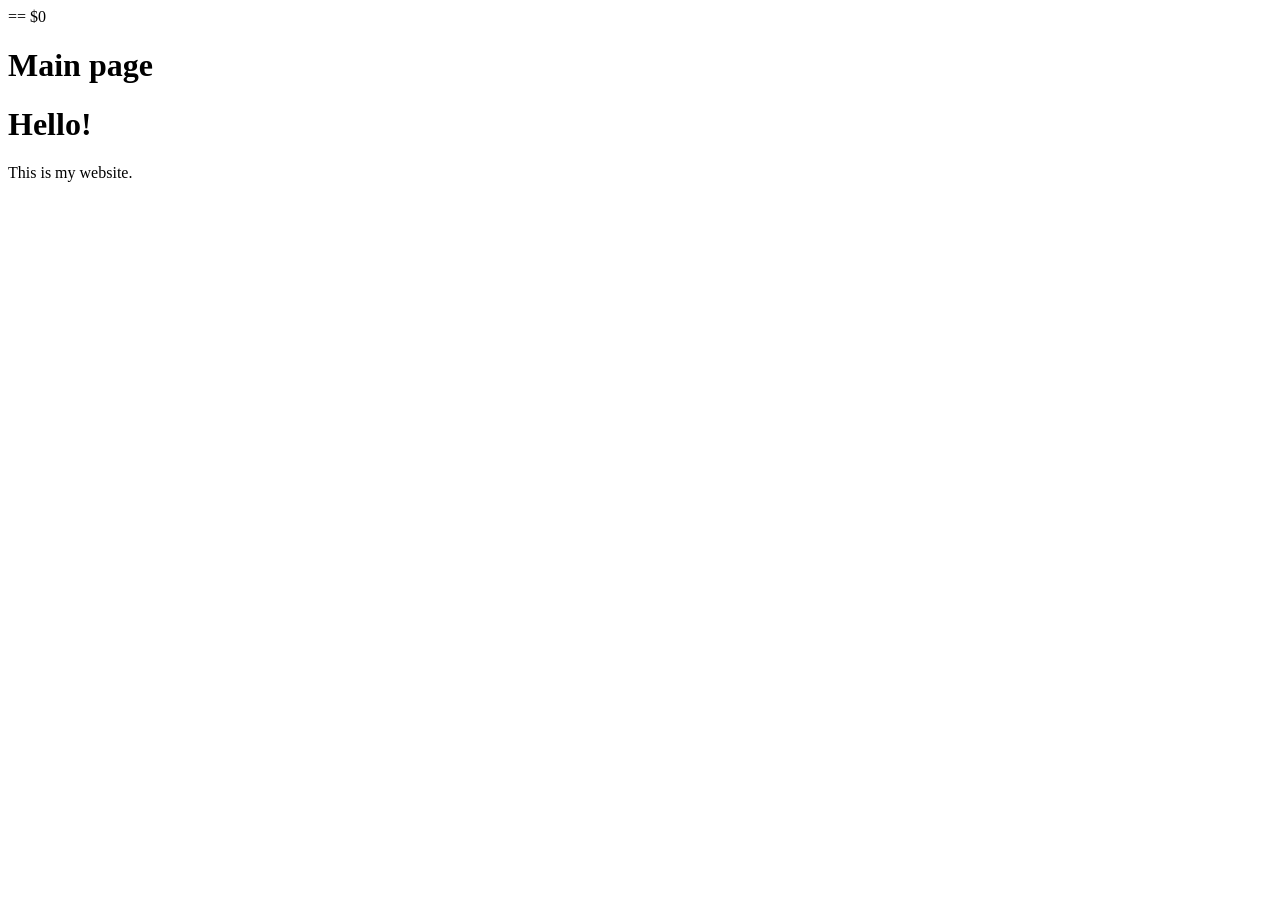
==== index.html @ 8813fdf3 "header" ====
<!DOCTYPE html>

<html>
  
  <head>
    <title>Kabir Arora</title>
  </head>

  <header> == $0
    <h1>Main page</h1>

  </header>

  <body>
    <h1>Hello!</h1>
    <p>This is my website.</p>
  </body>

</html>
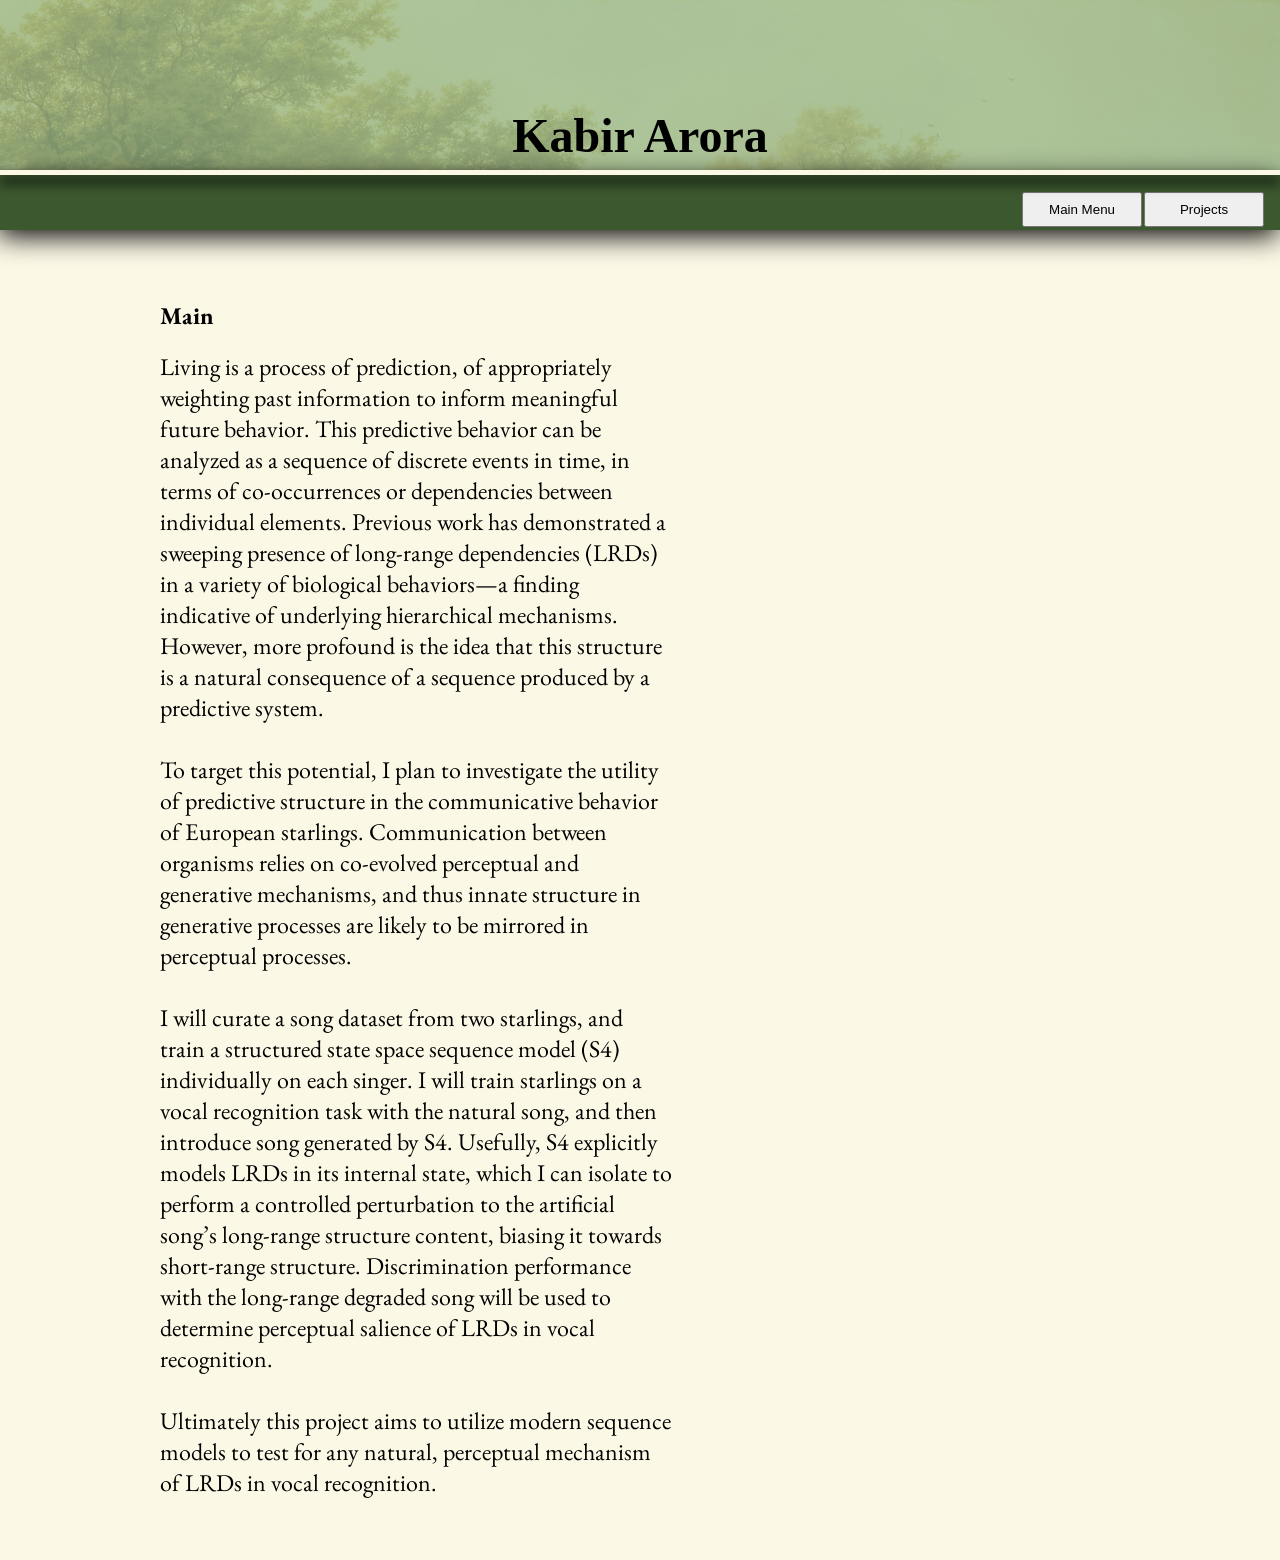
==== commit f8c78380: "initial style additions to background, banner, and text for the main page" ====
--- a/index.html
+++ b/index.html
@@ -4,16 +4,73 @@
   
   <head>
     <title>Kabir Arora</title>
+    <link rel="stylesheet" href="styles/general.css">
+    <link rel="stylesheet" href="styles/banner.css">
+    <link rel="stylesheet" href="styles/text.css">
+
+    <link rel="preconnect" href="https://fonts.googleapis.com">
+    <link rel="preconnect" href="https://fonts.gstatic.com" crossorigin>
+
+    <link href="https://fonts.googleapis.com/css2?family=Martel+Sans:wght@200;300;400;600;700;800;900&display=swap" rel="stylesheet">
+    <link href="https://fonts.googleapis.com/css2?family=Roboto+Slab:wght@100..900&display=swap" rel="stylesheet">
+    <link href="https://fonts.googleapis.com/css2?family=EB+Garamond:ital,wght@0,400..800;1,400..800&display=swap" rel="stylesheet">
+
   </head>
 
-  <header> == $0
-    <h1>Main page</h1>
+  <body>
+    <div class="banner-container">
+      <div class="image-container">
+        <img class="banner-img" src="images/cows_forest_painting.jpg">
+      </div>
+      <div class="banner-title">
+        <h1>Kabir Arora</h1>
+      </div>
+    </div>
+    <div class="banner-accent"></div>
+    <div class="banner-menu">
+      <button class="menu-button">Main Menu</button>
+      <button class="menu-button">Projects</button>
+    </div>
+    
+    
 
-  </header>
+    
+    <div class="article-container">
+      <article class="article">
+        <h1 class="text-header1">Main</h1>
+        <section>
+          <p class="body-text">
+            Living is a process of prediction, of appropriately weighting past information 
+            to inform meaningful future behavior. This predictive behavior can be analyzed 
+            as a sequence of discrete events in time, in terms of co-occurrences or dependencies 
+            between individual elements. Previous work has demonstrated a sweeping presence of long-range 
+            dependencies (LRDs) in a variety of biological behaviors—a finding indicative of underlying 
+            hierarchical mechanisms. However, more profound is the idea that this structure is a 
+            natural consequence of a sequence produced by a predictive system. <br>
+            
+            <br>To target this potential, 
+            I plan to investigate the utility of predictive structure in the communicative behavior of 
+            European starlings. Communication between organisms relies on co-evolved perceptual and 
+            generative mechanisms, and thus innate structure in generative processes are likely to be 
+            mirrored in perceptual processes. <br> 
+            
+            <br>I will curate a song dataset from two starlings, and train a structured state space sequence 
+            model (S4) individually on each singer. I will train starlings on a vocal recognition task 
+            with the natural song, and then introduce song generated by S4. Usefully, S4 explicitly models
+            LRDs in its internal state, which I can isolate to perform a 
+            controlled perturbation to the artificial song’s long-range structure content, biasing it 
+            towards short-range structure. Discrimination performance with the long-range degraded song 
+            will be used to determine perceptual salience of LRDs in vocal recognition. <br>
 
-  <body>
-    <h1>Hello!</h1>
-    <p>This is my website.</p>
+            <br> Ultimately this project aims to utilize modern sequence models to test for any natural, 
+            perceptual mechanism of LRDs in vocal recognition. <br><br><br>
+          </p>
+        </section>
+      </article>
+    </div>
+
+
+
   </body>
 
 </html>
--- a/styles/general.css
+++ b/styles/general.css
@@ -0,0 +1,13 @@
+p {
+  font-family: "EB Garamond", serif;
+  font-weight: 400;
+  font-style: normal;
+  margin-top: 0;
+  margin-bottom: 0;
+}
+
+body {
+  margin: 0;
+  background-color: rgb(252, 248, 230);
+}
+
--- a/styles/banner.css
+++ b/styles/banner.css
@@ -0,0 +1,58 @@
+.banner-container {
+  position: relative;
+  width: 100%;
+  height: 170px;
+  overflow: hidden;
+  text-align: center;
+  background: rgba(101, 148, 80, .66);
+}
+
+.banner-img {
+  width: 100%;
+  height: auto;
+  object-fit: contain;
+  object-position: left;
+  opacity: .22;
+}
+
+.banner-title {
+  position: absolute;
+  top: 80%;
+  left: 50%;
+  transform: translate(-50%, -50%);
+  font-size: 24px;
+}
+
+.banner-accent {
+  position: relative;
+  width: 100%;
+  height: 5px;
+  background-color: rgb(252, 248, 230);
+  box-shadow: 0px 8px 12px black;
+  z-index: 3;
+}
+
+.menu-container {
+  position: relative;
+  width: 100%;
+  height: 55px;
+  display: flex;
+  align-items: center;
+}
+
+.banner-menu {
+  position: relative;
+  width: 100%;
+  height: 55px;
+  background-color: rgb(60, 88, 47);
+  box-shadow: -2px 6px 28px black;
+}
+
+.menu-button {
+  position: relative;
+  height: 35px;
+  width: 120px;
+  left: 80%;
+  top: 30%;
+  margin-left: -2px;
+}
--- a/styles/text.css
+++ b/styles/text.css
@@ -0,0 +1,27 @@
+.article-container {
+  display: flex;
+  justify-content: center;
+  align-items: center;
+  height: 100%;
+}
+
+.article {
+  margin-top: 50px;
+  margin-right: 35%;
+  width: 40%;
+  /* border-color: red;
+  border-style: solid;
+  border-width: 2px; */
+}
+
+.text-header1 {
+  font-family: "EB Garamond", serif;
+  font-size: 24px;
+}
+
+.body-text {
+  font-size: 24px;
+  font-family: "EB Garamond", serif;
+  font-weight: 400;
+  font-style: normal;
+}
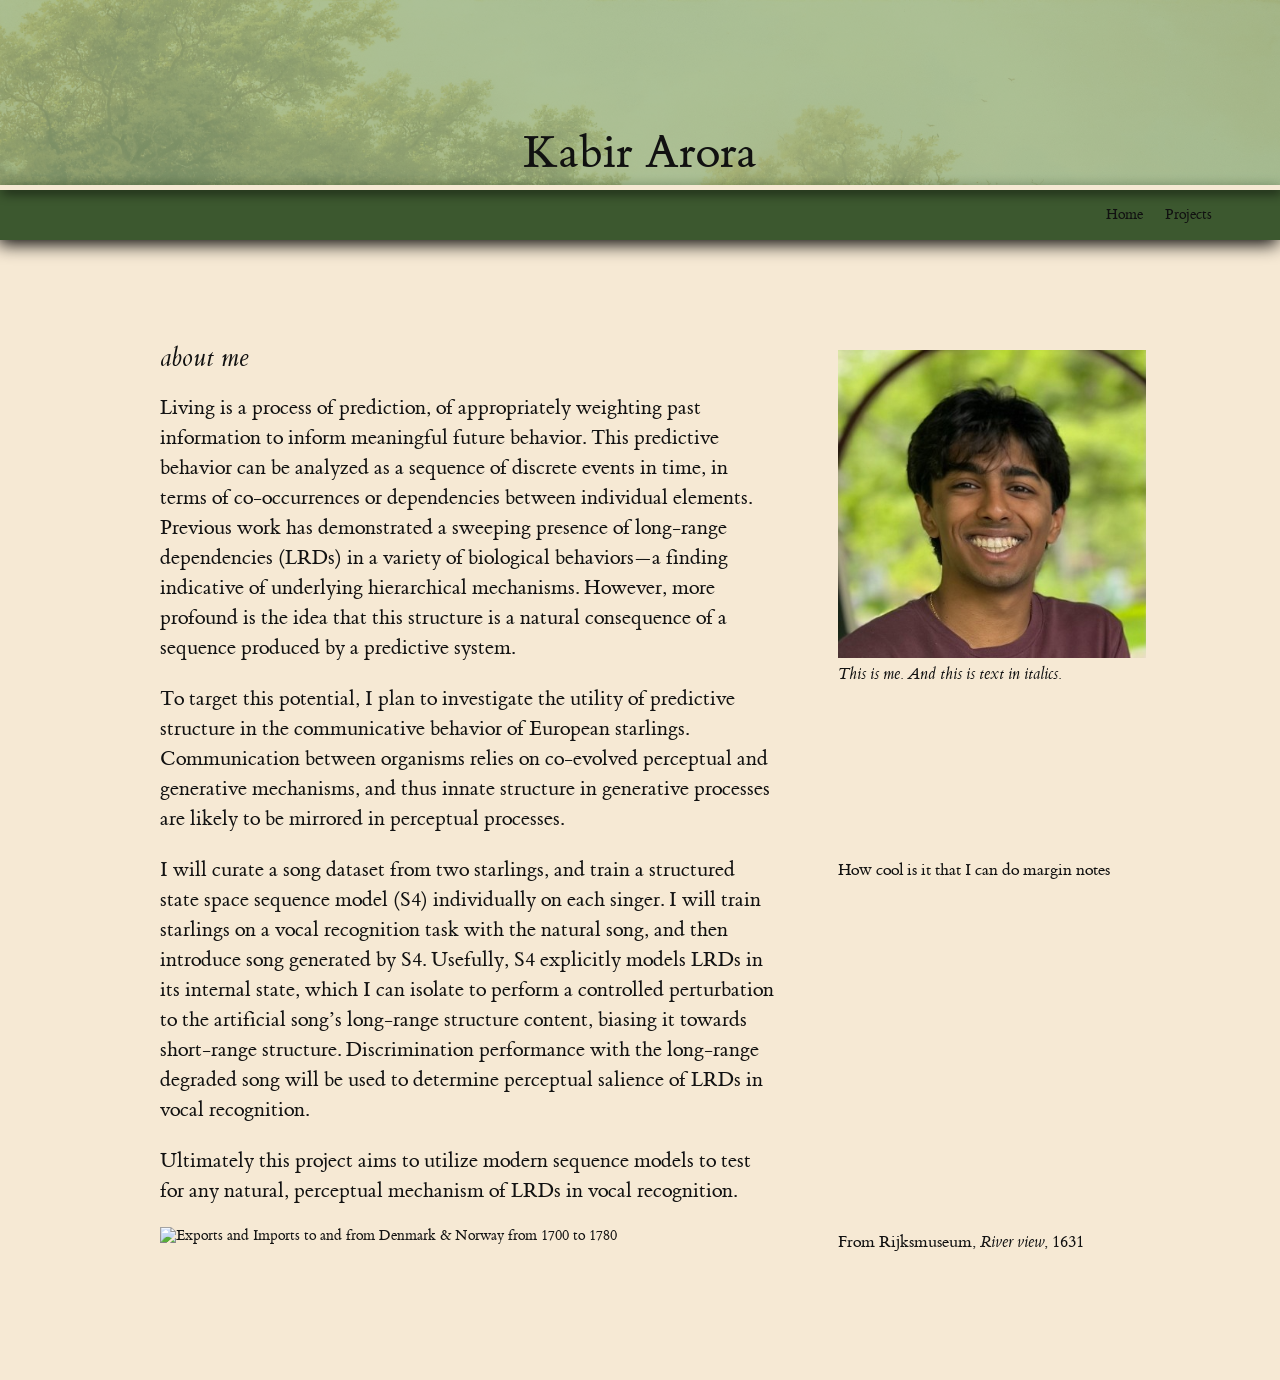
==== commit 4e7f47fd: "Improved banner formatting, added tufte.css package, added projects page" ====
--- a/index.html
+++ b/index.html
@@ -1,74 +1,120 @@
 <!DOCTYPE html>
+
+<!-- TO DO: 
+ 1. Keep image in the back constant while scrolling
+ 2. Make the landing page like an inbox, projects have to be seen
+ 3. Add a project, with images, references, and margin notes
+ 4. Fix formatting issues when viewing on phone
+ 5. Add a commenting feature 
+ -->
+
 
 <html>
   
   <head>
+    <meta charset="utf-8"/>
     <title>Kabir Arora</title>
-    <link rel="stylesheet" href="styles/general.css">
+    <!-- <link rel="stylesheet" href="styles/general.css"> -->
     <link rel="stylesheet" href="styles/banner.css">
-    <link rel="stylesheet" href="styles/text.css">
-
-    <link rel="preconnect" href="https://fonts.googleapis.com">
-    <link rel="preconnect" href="https://fonts.gstatic.com" crossorigin>
-
-    <link href="https://fonts.googleapis.com/css2?family=Martel+Sans:wght@200;300;400;600;700;800;900&display=swap" rel="stylesheet">
-    <link href="https://fonts.googleapis.com/css2?family=Roboto+Slab:wght@100..900&display=swap" rel="stylesheet">
-    <link href="https://fonts.googleapis.com/css2?family=EB+Garamond:ital,wght@0,400..800;1,400..800&display=swap" rel="stylesheet">
+    <meta name="viewport" content="width=device-width, initial-scale=1">
+    <!-- <link rel="stylesheet" href="styles/text.css"> -->
+    <link rel="stylesheet" href="styles/tufte.css">
 
   </head>
 
   <body>
-    <div class="banner-container">
-      <div class="image-container">
-        <img class="banner-img" src="images/cows_forest_painting.jpg">
+
+      <div class="banner">
+
+        <div class="banner__background"></div>
+
+        <div class="top__section">
+
+          <img class="banner__image" src="images/cows_forest_painting.jpg">
+
+          <div class="banner__title">
+            <h1 id="banner__title">Kabir Arora</h1>
+          </div>
+
+        </div>
+
+        <div class="banner__accent"></div>
+        <div class="banner__menu">
+          <div class="home__button">
+            <a href="index.html" class="banner__button">Home</a>
+          </div>
+          <div class="projects__button">
+            <a href="projects.html" class="banner__button">Projects</a>
+          </div>
+        </div>
+
       </div>
-      <div class="banner-title">
-        <h1>Kabir Arora</h1>
-      </div>
-    </div>
-    <div class="banner-accent"></div>
-    <div class="banner-menu">
-      <button class="menu-button">Main Menu</button>
-      <button class="menu-button">Projects</button>
-    </div>
-    
-    
 
-    
-    <div class="article-container">
-      <article class="article">
-        <h1 class="text-header1">Main</h1>
+      <article>
+
         <section>
-          <p class="body-text">
+          <p class="subtitle">
+            about me
+            <label for="mn-figure-1" class="margin-toggle">&#8853;</label>
+            <input type="checkbox" id="mn-figure-1" class="margin-toggle"/>
+            <span class="marginnote"><img src="images/profile_pic.jpeg" alt="Image of a Rhinoceros"/>
+              This is me. <em>And this is text in italics.</em> 
+            </span> 
+          </p>
+
+          <p>
             Living is a process of prediction, of appropriately weighting past information 
             to inform meaningful future behavior. This predictive behavior can be analyzed 
             as a sequence of discrete events in time, in terms of co-occurrences or dependencies 
             between individual elements. Previous work has demonstrated a sweeping presence of long-range 
             dependencies (LRDs) in a variety of biological behaviors—a finding indicative of underlying 
             hierarchical mechanisms. However, more profound is the idea that this structure is a 
-            natural consequence of a sequence produced by a predictive system. <br>
-            
-            <br>To target this potential, 
+            natural consequence of a sequence produced by a predictive system.
+          </p>
+
+          <p>
+            To target this potential, 
             I plan to investigate the utility of predictive structure in the communicative behavior of 
             European starlings. Communication between organisms relies on co-evolved perceptual and 
             generative mechanisms, and thus innate structure in generative processes are likely to be 
-            mirrored in perceptual processes. <br> 
-            
-            <br>I will curate a song dataset from two starlings, and train a structured state space sequence 
+            mirrored in perceptual processes.
+          </p>
+
+          <p>
+            <label for="mn-para-2" class="margin-toggle">&#8853;</label>
+            <input type="checkbox" id="mn-para-2" class="margin-toggle"/>
+            <span class="marginnote">
+              How cool is it that I can do margin notes
+            </span>
+
+            I will curate a song dataset from two starlings, and train a structured state space sequence 
             model (S4) individually on each singer. I will train starlings on a vocal recognition task 
             with the natural song, and then introduce song generated by S4. Usefully, S4 explicitly models
             LRDs in its internal state, which I can isolate to perform a 
             controlled perturbation to the artificial song’s long-range structure content, biasing it 
             towards short-range structure. Discrimination performance with the long-range degraded song 
-            will be used to determine perceptual salience of LRDs in vocal recognition. <br>
+            will be used to determine perceptual salience of LRDs in vocal recognition. 
+          </p>
+          
+          <p>
+            Ultimately this project aims to utilize modern sequence models to test for any natural, 
+            perceptual mechanism of LRDs in vocal recognition.
+          </p>
 
-            <br> Ultimately this project aims to utilize modern sequence models to test for any natural, 
-            perceptual mechanism of LRDs in vocal recognition. <br><br><br>
-          </p>
+
+          <figure>
+            <label for="mn-exports-imports" class="margin-toggle">&#8853;</label>
+            <input type="checkbox" id="mn-exports-imports" class="margin-toggle"/>
+            <span class="marginnote">
+              From Rijksmuseum, <em>River view</em>, 1631
+            </span>
+            <img src="images/dramatic_clouds.jpg" alt="Exports and Imports to and from Denmark & Norway from 1700 to 1780" />
+          </figure>
+
+
         </section>
+
       </article>
-    </div>
-
 
 
   </body>
--- a/styles/general.css
+++ b/styles/general.css
@@ -1,4 +1,13 @@
+/* * {
+  box-sizing: border-box;
+  margin: 0;
+  padding: 0;
+  font-family: "EB Garamond", serif;
+} */
+
 p {
+  box-sizing: border-box;
+  margin: 0;
   font-family: "EB Garamond", serif;
   font-weight: 400;
   font-style: normal;
@@ -8,6 +17,6 @@
 
 body {
   margin: 0;
-  background-color: rgb(252, 248, 230);
+  background-color: rgb(246, 233, 212);
 }
 
--- a/styles/banner.css
+++ b/styles/banner.css
@@ -1,58 +1,165 @@
-.banner-container {
+/* .banner__container {
   position: relative;
+  height: 230px;
   width: 100%;
-  height: 170px;
-  overflow: hidden;
-  text-align: center;
-  background: rgba(101, 148, 80, .66);
+} */
+
+.banner {
+  position: sticky;
+
+  left: 0;
+  right: 0;
+
+  margin-left: -50vw;
+  margin-right: -50vw;
+  width: 100vw;
+  
+  height: 240px;
+  top: -115px;
+
+  z-index: 999;
 }
 
-.banner-img {
+.top__section {
+  position: relative;
+  display: flex;
+  background: rgba(101, 148, 80, .66);
+  /* background: rgb(101, 148, 80); */
+  height: 185px;
+  justify-content: center;
+  /* overflow: hidden; */
+  z-index: 3;
+  width: 100%;
+}
+
+.proj-top__section {
+  position: relative;
+  display: flex;
+  /* background: rgba(101, 148, 80, .66);
+  background-color: rgb(60, 88, 47); */
+
+  background-color: rgb(88, 127, 121, .66);
+  /* background-color: rgb(47, 67, 88); */
+  height: 185px;
+  justify-content: center;
+  /* overflow: hidden; */
+  z-index: 3;
+  width: 100%;
+}
+
+.banner__background {
+  position: absolute;
+  width: 100%;
+  height: 100%;
+  background-color: rgb(246, 233, 212);
+  z-index: -2;
+}
+
+.banner__image {
   width: 100%;
   height: auto;
-  object-fit: contain;
-  object-position: left;
+  object-fit: cover;
+  object-position: top left;
   opacity: .22;
 }
 
-.banner-title {
-  position: absolute;
-  top: 80%;
-  left: 50%;
-  transform: translate(-50%, -50%);
-  font-size: 24px;
+.proj-banner__image {
+  width: 100%;
+  height: auto;
+  object-fit: cover;
+  object-position: 0px -80px;
+  opacity: .22;
 }
 
-.banner-accent {
+.banner__title {
+  /* font-size: 24px; */
+  /* display: flex; */
+  align-items: center;
+  position: absolute;
+  top: 37.5%;
+  z-index: 4;
+}
+
+.banner__accent {
+  display: flex;
+  width: 100%;
+  height: 5px;
+  /* background-color: rgb(255, 252, 243); */
+  background-color: rgb(246, 233, 212);
+  box-shadow: 2px 2px 12px black;
+  margin: 0;
+  padding: 0;
+  position: relative;
+  z-index: 2;
+}
+
+.banner__menu {
   position: relative;
   width: 100%;
-  height: 5px;
-  background-color: rgb(252, 248, 230);
-  box-shadow: 0px 8px 12px black;
-  z-index: 3;
+  height: 50px;
+  display: flex;
+  align-items: center;
+  background-color: rgb(60, 88, 47);
+  box-shadow: -2px 4px 18px black;
+  z-index: 1;
 }
 
-.menu-container {
+.proj-banner__menu {
   position: relative;
   width: 100%;
-  height: 55px;
+  height: 50px;
   display: flex;
   align-items: center;
+  background-color: rgb(47, 67, 88);
+  box-shadow: -2px 4px 18px black;
+  z-index: 1;
 }
 
-.banner-menu {
-  position: relative;
-  width: 100%;
-  height: 55px;
-  background-color: rgb(60, 88, 47);
-  box-shadow: -2px 6px 28px black;
+
+.home__button {
+  position: absolute;
+  left: 85%;
 }
 
-.menu-button {
-  position: relative;
-  height: 35px;
-  width: 120px;
-  left: 80%;
-  top: 30%;
-  margin-left: -2px;
-}+.projects__button {
+  position: absolute;
+  left: 90%;
+}
+
+.banner__button {
+  color: black;
+  display: flex;
+  align-items: center;
+  justify-content: center;
+  text-decoration: none;
+  padding: 0 24px;
+  height: 50px;
+  width: 25px;
+  /* background-color: rgb(60, 88, 47); */
+  transition: background-color 0.15s;
+  /* border: 1px solid red; */
+}
+
+.proj-banner__button {
+  color: black;
+  display: flex;
+  align-items: center;
+  justify-content: center;
+  text-decoration: none;
+  padding: 0 24px;
+  height: 50px;
+  width: 25px;
+  /* background-color: rgb(60, 88, 47); */
+  transition: background-color 0.15s;
+  /* border: 1px solid red; */
+}
+
+.banner__button:hover {
+  background-color: rgb(71, 103, 57);
+}
+
+.proj-banner__button:hover {
+  background-color: rgb(58, 82, 98);
+}
+
+
--- a/styles/text.css
+++ b/styles/text.css
@@ -3,16 +3,16 @@
   justify-content: center;
   align-items: center;
   height: 100%;
+  border: 2px solid red;
 }
 
 .article {
   margin-top: 50px;
   margin-right: 35%;
   width: 40%;
-  /* border-color: red;
-  border-style: solid;
-  border-width: 2px; */
+  border: 2px solid red;
 }
+
 
 .text-header1 {
   font-family: "EB Garamond", serif;
@@ -24,4 +24,19 @@
   font-family: "EB Garamond", serif;
   font-weight: 400;
   font-style: normal;
-}+}
+
+.margin__column {
+  position: absolute;
+  border: 2px solid red;
+  width: 40%;
+  margin-left: 50%;
+  margin-top: 50px;
+}
+
+.profile__pic {
+  width: 300px;
+  height: 300px;
+  object-fit: contain;
+}
+
--- a/styles/tufte.css
+++ b/styles/tufte.css
@@ -0,0 +1,457 @@
+@charset "UTF-8";
+
+/* Import ET Book styles
+   adapted from https://github.com/edwardtufte/et-book/blob/gh-pages/et-book.css */
+
+@font-face {
+    font-family: "et-book";
+    src: url("et-book/et-book-roman-line-figures/et-book-roman-line-figures.eot");
+    src: url("et-book/et-book-roman-line-figures/et-book-roman-line-figures.eot?#iefix") format("embedded-opentype"), url("et-book/et-book-roman-line-figures/et-book-roman-line-figures.woff") format("woff"), url("et-book/et-book-roman-line-figures/et-book-roman-line-figures.ttf") format("truetype"), url("et-book/et-book-roman-line-figures/et-book-roman-line-figures.svg#etbookromanosf") format("svg");
+    font-weight: normal;
+    font-style: normal;
+    font-display: swap;
+}
+
+@font-face {
+    font-family: "et-book";
+    src: url("et-book/et-book-display-italic-old-style-figures/et-book-display-italic-old-style-figures.eot");
+    src: url("et-book/et-book-display-italic-old-style-figures/et-book-display-italic-old-style-figures.eot?#iefix") format("embedded-opentype"), url("et-book/et-book-display-italic-old-style-figures/et-book-display-italic-old-style-figures.woff") format("woff"), url("et-book/et-book-display-italic-old-style-figures/et-book-display-italic-old-style-figures.ttf") format("truetype"), url("et-book/et-book-display-italic-old-style-figures/et-book-display-italic-old-style-figures.svg#etbookromanosf") format("svg");
+    font-weight: normal;
+    font-style: italic;
+    font-display: swap;
+}
+
+@font-face {
+    font-family: "et-book";
+    src: url("et-book/et-book-bold-line-figures/et-book-bold-line-figures.eot");
+    src: url("et-book/et-book-bold-line-figures/et-book-bold-line-figures.eot?#iefix") format("embedded-opentype"), url("et-book/et-book-bold-line-figures/et-book-bold-line-figures.woff") format("woff"), url("et-book/et-book-bold-line-figures/et-book-bold-line-figures.ttf") format("truetype"), url("et-book/et-book-bold-line-figures/et-book-bold-line-figures.svg#etbookromanosf") format("svg");
+    font-weight: bold;
+    font-style: normal;
+    font-display: swap;
+}
+
+@font-face {
+    font-family: "et-book-roman-old-style";
+    src: url("et-book/et-book-roman-old-style-figures/et-book-roman-old-style-figures.eot");
+    src: url("et-book/et-book-roman-old-style-figures/et-book-roman-old-style-figures.eot?#iefix") format("embedded-opentype"), url("et-book/et-book-roman-old-style-figures/et-book-roman-old-style-figures.woff") format("woff"), url("et-book/et-book-roman-old-style-figures/et-book-roman-old-style-figures.ttf") format("truetype"), url("et-book/et-book-roman-old-style-figures/et-book-roman-old-style-figures.svg#etbookromanosf") format("svg");
+    font-weight: normal;
+    font-style: normal;
+    font-display: swap;
+}
+
+/* Tufte CSS styles */
+html {
+    font-size: 15px;
+}
+
+body {
+    margin: 0 auto;
+    padding-left: 12.5%;
+
+    /* width: 87.5%; */
+    /* margin-left: auto;
+    margin-right: auto;
+    padding-left: 12.5%; */
+    max-width: 1400px;
+
+    font-family: et-book, Palatino, "Palatino Linotype", "Palatino LT STD", "Book Antiqua", Georgia, serif;
+    /* background-color: #fffff8; */
+    background-color: rgb(246, 233, 212);
+    color: #111;
+    counter-reset: sidenote-counter;
+}
+
+/* Adds dark mode */
+/* @media (prefers-color-scheme: dark) {
+    body {
+        background-color: #151515;
+        color: #ddd;
+    }
+} */
+
+
+h1 {
+    font-weight: 400;
+    margin-top: 4rem;
+    margin-bottom: 1.5rem;
+    font-size: 3.2rem;
+    line-height: 1;
+}
+
+h2 {
+    font-style: italic;
+    font-weight: 400;
+    margin-top: 2.1rem;
+    margin-bottom: 1.4rem;
+    font-size: 2.2rem;
+    line-height: 1;
+}
+
+h3 {
+    font-style: italic;
+    font-weight: 400;
+    font-size: 1.7rem;
+    margin-top: 2rem;
+    margin-bottom: 1.4rem;
+    line-height: 1;
+}
+
+hr {
+    display: block;
+    height: 1px;
+    width: 55%;
+    border: 0;
+    border-top: 1px solid #ccc;
+    margin: 1em 0;
+    padding: 0;
+}
+
+p.subtitle {
+    font-style: italic;
+    margin-top: 1rem;
+    margin-bottom: 1rem;
+    font-size: 1.8rem;
+    display: block;
+    line-height: 1;
+}
+
+.numeral {
+    font-family: et-book-roman-old-style;
+}
+
+.danger {
+    color: red;
+}
+
+article {
+    padding: 5rem 0rem;
+}
+
+section {
+    padding-top: 1rem;
+    padding-bottom: 1rem;
+}
+
+p,
+dl,
+ol,
+ul {
+    font-size: 1.4rem;
+    line-height: 2rem;
+}
+
+p {
+    margin-top: 1.4rem;
+    margin-bottom: 1.4rem;
+    padding-right: 0;
+    vertical-align: baseline;
+}
+
+/* Chapter Epigraphs */
+div.epigraph {
+    margin: 5em 0;
+}
+
+div.epigraph > blockquote {
+    margin-top: 3em;
+    margin-bottom: 3em;
+}
+
+div.epigraph > blockquote,
+div.epigraph > blockquote > p {
+    font-style: italic;
+}
+
+div.epigraph > blockquote > footer {
+    font-style: normal;
+}
+
+div.epigraph > blockquote > footer > cite {
+    font-style: italic;
+}
+/* end chapter epigraphs styles */
+
+blockquote {
+    font-size: 1.4rem;
+}
+
+blockquote p {
+    width: 55%;
+    margin-right: 40px;
+}
+
+blockquote footer {
+    width: 55%;
+    font-size: 1.1rem;
+    text-align: right;
+}
+
+section > p,
+section > footer,
+section > table {
+    width: 55%;
+}
+
+/* 50 + 5 == 55, to be the same width as paragraph */
+section > dl,
+section > ol,
+section > ul {
+    width: 50%;
+    -webkit-padding-start: 5%;
+}
+
+dt:not(:first-child),
+li:not(:first-child) {
+    margin-top: 0.25rem;
+}
+
+figure {
+    padding: 0;
+    border: 0;
+    font-size: 100%;
+    font: inherit;
+    vertical-align: baseline;
+    max-width: 55%;
+    -webkit-margin-start: 0;
+    -webkit-margin-end: 0;
+    margin: 0 0 3em 0;
+}
+
+figcaption {
+    float: right;
+    clear: right;
+    margin-top: 0;
+    margin-bottom: 0;
+    font-size: 1.1rem;
+    line-height: 1.6;
+    vertical-align: baseline;
+    position: relative;
+    max-width: 40%;
+}
+
+figure.fullwidth figcaption {
+    margin-right: 24%;
+}
+
+a:link,
+a:visited {
+    color: inherit;
+    text-underline-offset: 0.1em;
+    text-decoration-thickness: 0.05em;
+}
+
+/* Sidenotes, margin notes, figures, captions */
+img {
+    max-width: 100%;
+}
+
+.sidenote,
+.marginnote {
+    float: right;
+    clear: right;
+    margin-right: -60%;
+    width: 50%;
+    margin-top: 0.3rem;
+    margin-bottom: 0;
+    font-size: 1.1rem;
+    line-height: 1.3;
+    vertical-align: baseline;
+    position: relative;
+}
+
+.sidenote-number {
+    counter-increment: sidenote-counter;
+}
+
+.sidenote-number:after,
+.sidenote:before {
+    font-family: et-book-roman-old-style;
+    position: relative;
+    vertical-align: baseline;
+}
+
+.sidenote-number:after {
+    content: counter(sidenote-counter);
+    font-size: 1rem;
+    top: -0.5rem;
+    left: 0.1rem;
+}
+
+.sidenote:before {
+    content: counter(sidenote-counter) " ";
+    font-size: 1rem;
+    top: -0.5rem;
+}
+
+blockquote .sidenote,
+blockquote .marginnote {
+    margin-right: -82%;
+    min-width: 59%;
+    text-align: left;
+}
+
+div.fullwidth,
+table.fullwidth {
+    width: 100%;
+}
+
+div.table-wrapper {
+    overflow-x: auto;
+    font-family: "Trebuchet MS", "Gill Sans", "Gill Sans MT", sans-serif;
+}
+
+.sans {
+    font-family: "Gill Sans", "Gill Sans MT", Calibri, sans-serif;
+    letter-spacing: .03em;
+}
+
+code, pre > code {
+    font-family: Consolas, "Liberation Mono", Menlo, Courier, monospace;
+    font-size: 1.0rem;
+    line-height: 1.42;
+    -webkit-text-size-adjust: 100%; /* Prevent adjustments of font size after orientation changes in iOS. See https://github.com/edwardtufte/tufte-css/issues/81#issuecomment-261953409 */
+}
+
+.sans > code {
+    font-size: 1.2rem;
+}
+
+h1 > code,
+h2 > code,
+h3 > code {
+    font-size: 0.80em;
+}
+
+.marginnote > code,
+.sidenote > code {
+    font-size: 1rem;
+}
+
+pre > code {
+    font-size: 0.9rem;
+    width: 52.5%;
+    margin-left: 2.5%;
+    overflow-x: auto;
+    display: block;
+}
+
+pre.fullwidth > code {
+    width: 90%;
+}
+
+.fullwidth {
+    max-width: 90%;
+    clear:both;
+}
+
+span.newthought {
+    font-variant: small-caps;
+    font-size: 1.2em;
+}
+
+input.margin-toggle {
+    display: none;
+}
+
+label.sidenote-number {
+    display: inline-block;
+    max-height: 2rem; /* should be less than or equal to paragraph line-height */
+}
+
+label.margin-toggle:not(.sidenote-number) {
+    display: none;
+}
+
+.iframe-wrapper {
+    position: relative;
+    padding-bottom: 56.25%; /* 16:9 */
+    padding-top: 25px;
+    height: 0;
+}
+
+.iframe-wrapper iframe {
+    position: absolute;
+    top: 0;
+    left: 0;
+    width: 100%;
+    height: 100%;
+}
+
+@media (max-width: 760px) {
+    body {
+        width: 84%;
+        padding-left: 8%;
+        padding-right: 8%;
+    }
+
+    hr,
+    section > p,
+    section > footer,
+    section > table {
+        width: 100%;
+    }
+
+    pre > code {
+        width: 97%;
+    }
+
+    section > dl,
+    section > ol,
+    section > ul {
+        width: 90%;
+    }
+
+    figure {
+        max-width: 90%;
+    }
+
+    figcaption,
+    figure.fullwidth figcaption {
+        margin-right: 0%;
+        max-width: none;
+    }
+
+    blockquote {
+        margin-left: 1.5em;
+        margin-right: 0em;
+    }
+
+    blockquote p,
+    blockquote footer {
+        width: 100%;
+    }
+
+    label.margin-toggle:not(.sidenote-number) {
+        display: inline;
+    }
+
+    .sidenote,
+    .marginnote {
+        display: none;
+    }
+
+    .margin-toggle:checked + .sidenote,
+    .margin-toggle:checked + .marginnote {
+        display: block;
+        float: left;
+        left: 1rem;
+        clear: both;
+        width: 95%;
+        margin: 1rem 2.5%;
+        vertical-align: baseline;
+        position: relative;
+    }
+
+    label {
+        cursor: pointer;
+    }
+
+    div.table-wrapper,
+    table {
+        width: 85%;
+    }
+
+    img {
+        width: 100%;
+    }
+}
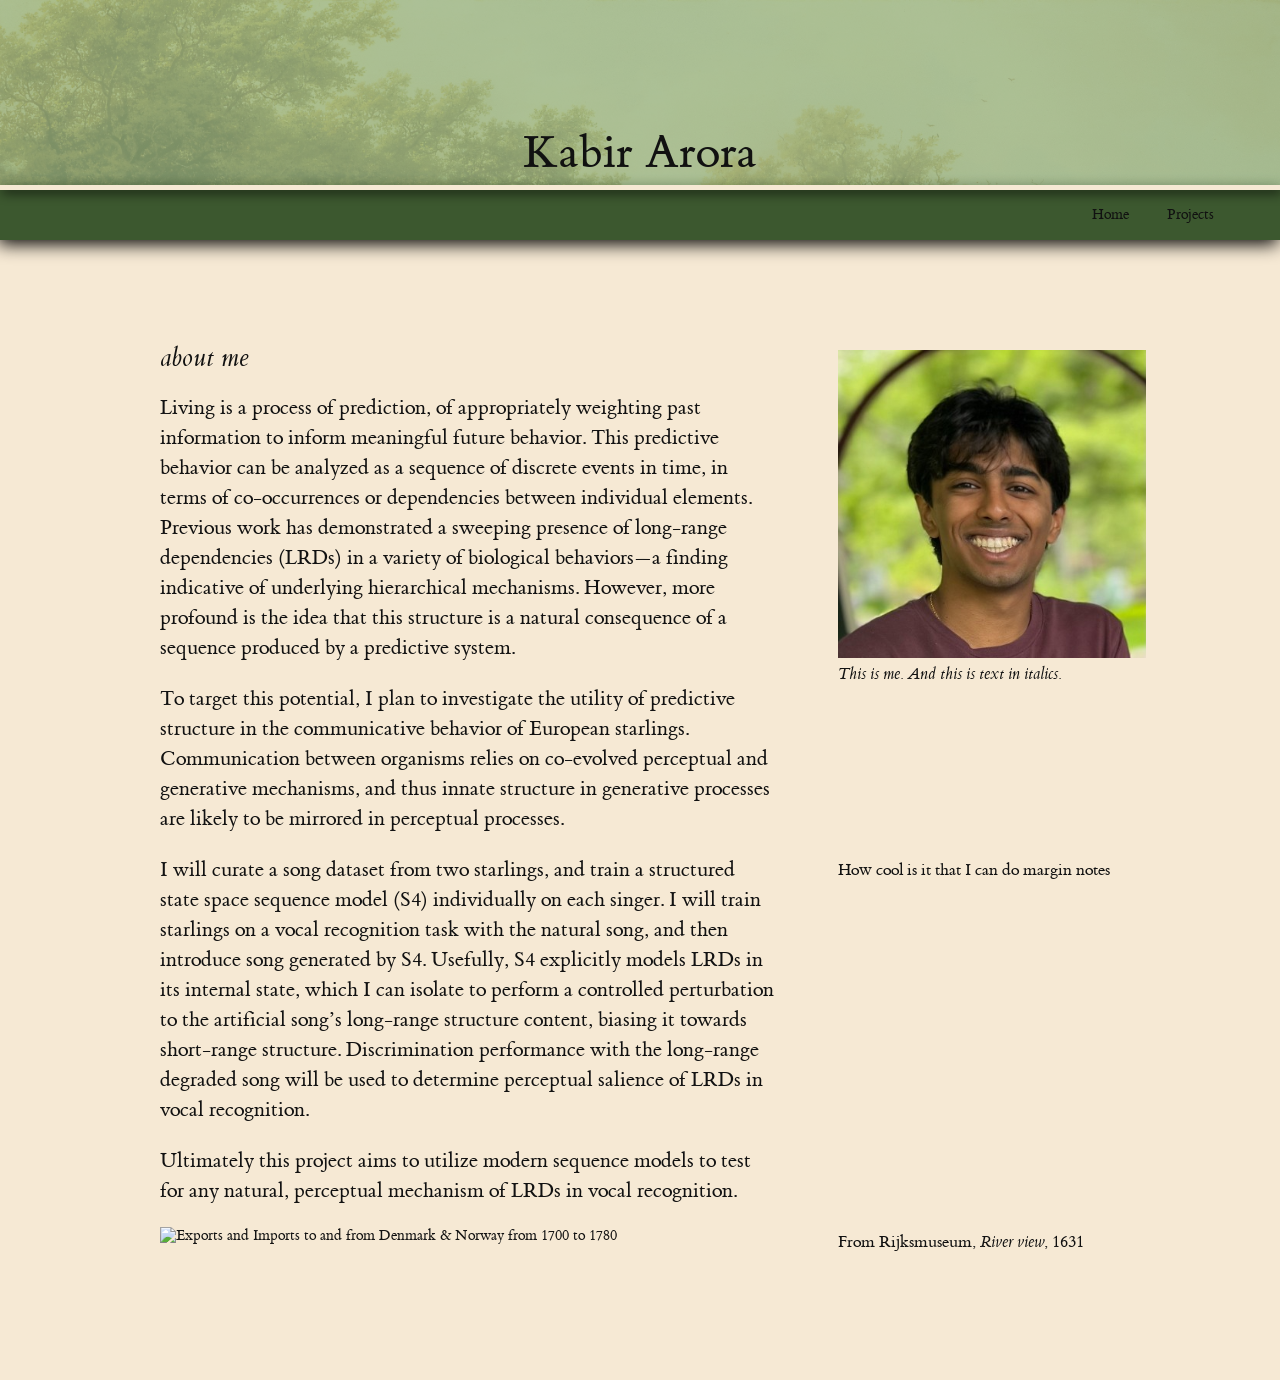
==== commit 47c93ff6: "added button container for proper spacing" ====
--- a/index.html
+++ b/index.html
@@ -14,12 +14,9 @@
   <head>
     <meta charset="utf-8"/>
     <title>Kabir Arora</title>
-    <!-- <link rel="stylesheet" href="styles/general.css"> -->
+    <link rel="stylesheet" href="styles/tufte.css">
     <link rel="stylesheet" href="styles/banner.css">
     <meta name="viewport" content="width=device-width, initial-scale=1">
-    <!-- <link rel="stylesheet" href="styles/text.css"> -->
-    <link rel="stylesheet" href="styles/tufte.css">
-
   </head>
 
   <body>
@@ -40,11 +37,13 @@
 
         <div class="banner__accent"></div>
         <div class="banner__menu">
-          <div class="home__button">
-            <a href="index.html" class="banner__button">Home</a>
-          </div>
-          <div class="projects__button">
-            <a href="projects.html" class="banner__button">Projects</a>
+          <div class="banner__buttons">
+            <div class="home__button">
+              <a href="index.html" class="banner__button">Home</a>
+            </div>
+            <div class="projects__button">
+              <a href="projects.html" class="banner__button">Projects</a>
+            </div>
           </div>
         </div>
 
--- a/styles/banner.css
+++ b/styles/banner.css
@@ -1,8 +1,4 @@
-/* .banner__container {
-  position: relative;
-  height: 230px;
-  width: 100%;
-} */
+
 
 .banner {
   position: sticky;
@@ -93,73 +89,62 @@
   z-index: 2;
 }
 
+.proj-banner__menu {
+  position: relative;
+  width: 100%;
+  height: 50px;
+
+  display: flex;
+  align-items: center;
+  justify-content: flex-end;
+
+  padding-right: 0;
+
+  background-color: rgb(47, 67, 88);
+  box-shadow: -2px 4px 18px black;
+  z-index: 1;
+}
+
 .banner__menu {
   position: relative;
   width: 100%;
   height: 50px;
+
   display: flex;
   align-items: center;
+  justify-content: flex-end;
+
+  padding-right: 0;
+  
   background-color: rgb(60, 88, 47);
   box-shadow: -2px 4px 18px black;
   z-index: 1;
 }
 
-.proj-banner__menu {
-  position: relative;
-  width: 100%;
-  height: 50px;
+.banner__buttons {
   display: flex;
-  align-items: center;
-  background-color: rgb(47, 67, 88);
-  box-shadow: -2px 4px 18px black;
-  z-index: 1;
-}
-
-
-.home__button {
-  position: absolute;
-  left: 85%;
-}
-
-.projects__button {
-  position: absolute;
-  left: 90%;
+  margin-right: 50px;
 }
 
 .banner__button {
   color: black;
   display: flex;
+  
   align-items: center;
   justify-content: center;
   text-decoration: none;
-  padding: 0 24px;
   height: 50px;
-  width: 25px;
+
+  /* padding: 0 16px; */
+  white-space: nowrap;
+  width: 80px;
   /* background-color: rgb(60, 88, 47); */
   transition: background-color 0.15s;
-  /* border: 1px solid red; */
-}
-
-.proj-banner__button {
-  color: black;
-  display: flex;
-  align-items: center;
-  justify-content: center;
-  text-decoration: none;
-  padding: 0 24px;
-  height: 50px;
-  width: 25px;
-  /* background-color: rgb(60, 88, 47); */
-  transition: background-color 0.15s;
-  /* border: 1px solid red; */
 }
 
 .banner__button:hover {
-  background-color: rgb(71, 103, 57);
-}
-
-.proj-banner__button:hover {
-  background-color: rgb(58, 82, 98);
+  /* background-color: rgb(71, 103, 57); */
+  background-color: rgba(255, 255, 255, 0.08);
 }
 
 
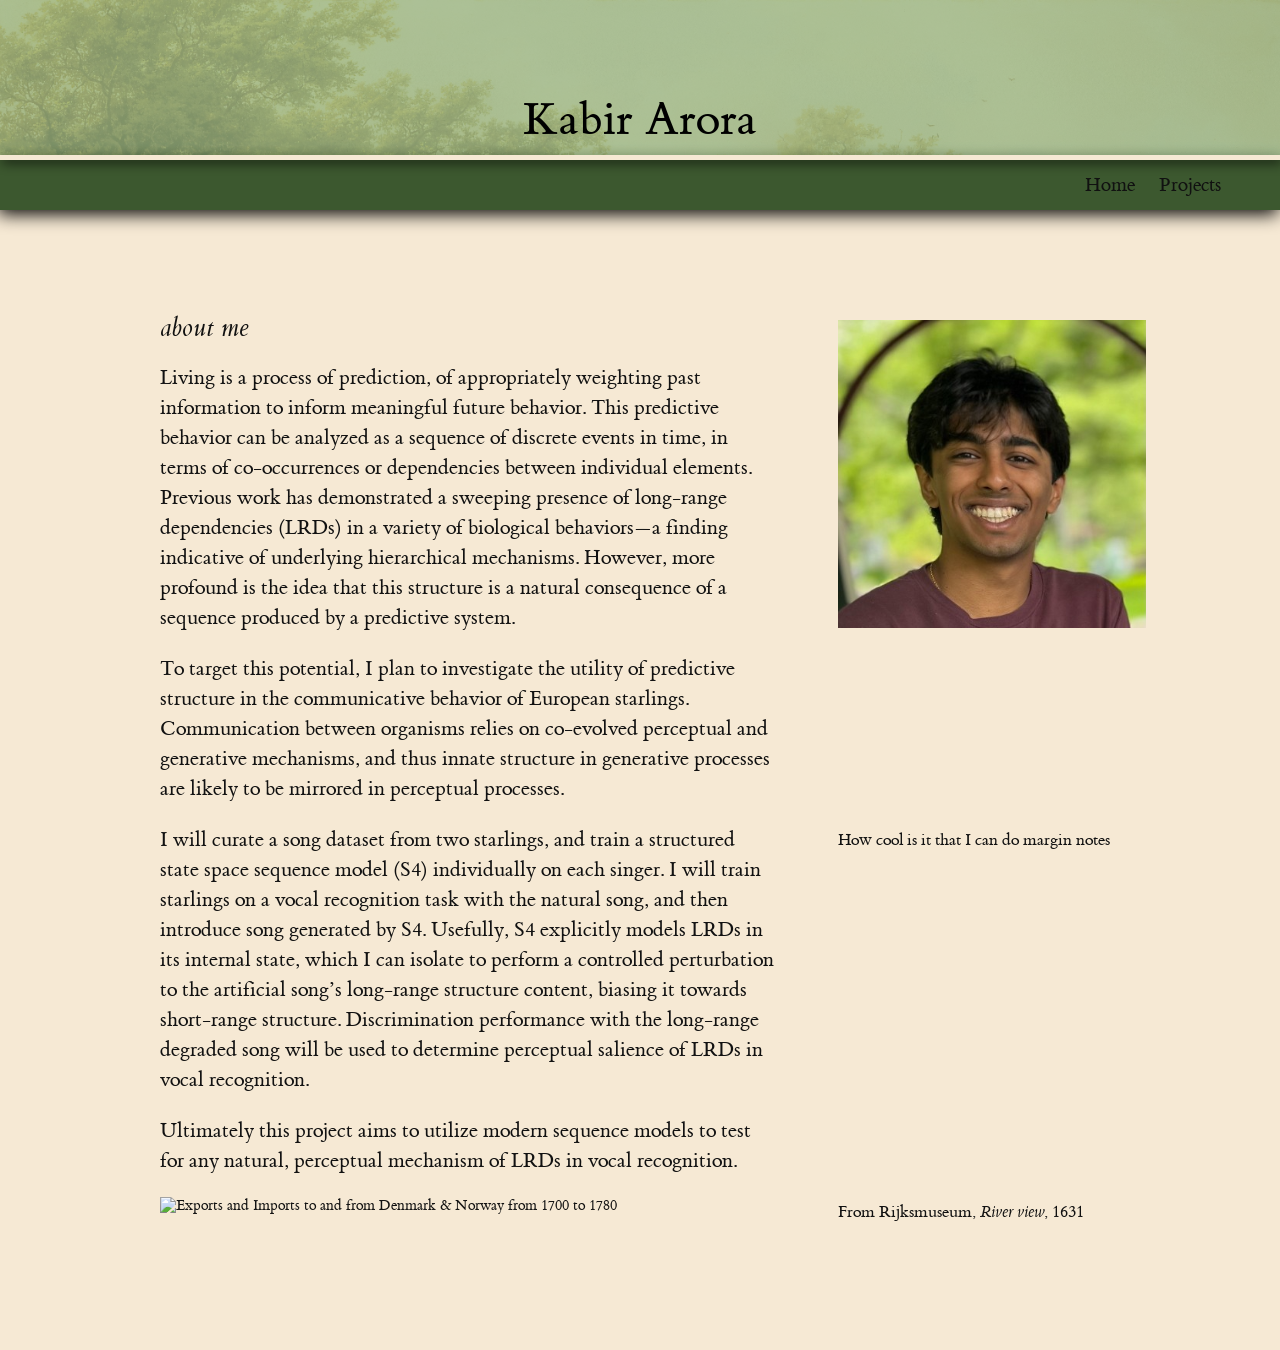
==== commit ceabf323: "Fixed menu button formatting, added individual project pages" ====
--- a/index.html
+++ b/index.html
@@ -1,11 +1,10 @@
 <!DOCTYPE html>
 
 <!-- TO DO: 
- 1. Keep image in the back constant while scrolling
- 2. Make the landing page like an inbox, projects have to be seen
- 3. Add a project, with images, references, and margin notes
- 4. Fix formatting issues when viewing on phone
- 5. Add a commenting feature 
+ - Make the landing page like an inbox, projects have to be seen
+ - Add a project, with images, references, and margin notes
+ - Add a commenting feature 
+ - fix projects banner image (crop maybe?), appears as full picture on mobile/smaller screens
  -->
 
 
@@ -17,6 +16,7 @@
     <link rel="stylesheet" href="styles/tufte.css">
     <link rel="stylesheet" href="styles/banner.css">
     <meta name="viewport" content="width=device-width, initial-scale=1">
+    <link rel="preload" href="styles/et-book/et-book-roman-line-figures/et-book-roman-line-figures.woff" as="font" type="font/woff" crossorigin>
   </head>
 
   <body>
@@ -38,12 +38,8 @@
         <div class="banner__accent"></div>
         <div class="banner__menu">
           <div class="banner__buttons">
-            <div class="home__button">
-              <a href="index.html" class="banner__button">Home</a>
-            </div>
-            <div class="projects__button">
-              <a href="projects.html" class="banner__button">Projects</a>
-            </div>
+            <a href="index.html" class="banner__button">Home</a>
+            <a href="projects_page.html" class="banner__button">Projects</a>
           </div>
         </div>
 
@@ -56,9 +52,7 @@
             about me
             <label for="mn-figure-1" class="margin-toggle">&#8853;</label>
             <input type="checkbox" id="mn-figure-1" class="margin-toggle"/>
-            <span class="marginnote"><img src="images/profile_pic.jpeg" alt="Image of a Rhinoceros"/>
-              This is me. <em>And this is text in italics.</em> 
-            </span> 
+            <span class="marginnote"><img src="images/profile_pic.jpeg" alt="Picture of me!"/></span> 
           </p>
 
           <p>
--- a/styles/tufte.css
+++ b/styles/tufte.css
@@ -9,7 +9,7 @@
     src: url("et-book/et-book-roman-line-figures/et-book-roman-line-figures.eot?#iefix") format("embedded-opentype"), url("et-book/et-book-roman-line-figures/et-book-roman-line-figures.woff") format("woff"), url("et-book/et-book-roman-line-figures/et-book-roman-line-figures.ttf") format("truetype"), url("et-book/et-book-roman-line-figures/et-book-roman-line-figures.svg#etbookromanosf") format("svg");
     font-weight: normal;
     font-style: normal;
-    font-display: swap;
+    font-display: block;
 }
 
 @font-face {
@@ -18,7 +18,7 @@
     src: url("et-book/et-book-display-italic-old-style-figures/et-book-display-italic-old-style-figures.eot?#iefix") format("embedded-opentype"), url("et-book/et-book-display-italic-old-style-figures/et-book-display-italic-old-style-figures.woff") format("woff"), url("et-book/et-book-display-italic-old-style-figures/et-book-display-italic-old-style-figures.ttf") format("truetype"), url("et-book/et-book-display-italic-old-style-figures/et-book-display-italic-old-style-figures.svg#etbookromanosf") format("svg");
     font-weight: normal;
     font-style: italic;
-    font-display: swap;
+    font-display: block;
 }
 
 @font-face {
@@ -27,7 +27,7 @@
     src: url("et-book/et-book-bold-line-figures/et-book-bold-line-figures.eot?#iefix") format("embedded-opentype"), url("et-book/et-book-bold-line-figures/et-book-bold-line-figures.woff") format("woff"), url("et-book/et-book-bold-line-figures/et-book-bold-line-figures.ttf") format("truetype"), url("et-book/et-book-bold-line-figures/et-book-bold-line-figures.svg#etbookromanosf") format("svg");
     font-weight: bold;
     font-style: normal;
-    font-display: swap;
+    font-display: block;
 }
 
 @font-face {
@@ -36,7 +36,7 @@
     src: url("et-book/et-book-roman-old-style-figures/et-book-roman-old-style-figures.eot?#iefix") format("embedded-opentype"), url("et-book/et-book-roman-old-style-figures/et-book-roman-old-style-figures.woff") format("woff"), url("et-book/et-book-roman-old-style-figures/et-book-roman-old-style-figures.ttf") format("truetype"), url("et-book/et-book-roman-old-style-figures/et-book-roman-old-style-figures.svg#etbookromanosf") format("svg");
     font-weight: normal;
     font-style: normal;
-    font-display: swap;
+    font-display: block;
 }
 
 /* Tufte CSS styles */
@@ -45,19 +45,10 @@
 }
 
 body {
-    margin: 0 auto;
-    padding-left: 12.5%;
-
-    /* width: 87.5%; */
-    /* margin-left: auto;
-    margin-right: auto;
-    padding-left: 12.5%; */
-    max-width: 1400px;
+    margin: 0;
 
     font-family: et-book, Palatino, "Palatino Linotype", "Palatino LT STD", "Book Antiqua", Georgia, serif;
-    /* background-color: #fffff8; */
     background-color: rgb(246, 233, 212);
-    color: #111;
     counter-reset: sidenote-counter;
 }
 
@@ -124,7 +115,16 @@
 }
 
 article {
-    padding: 5rem 0rem;
+    max-width: 1400px;
+    margin-left: 12.5%;
+    padding: 5rem 0; /*top-bottom, left-right*/
+    color: #111;
+
+    /* padding-top: 5rem;
+    padding-right: 0rem;
+    padding-bottom: 5rem; */
+    /* padding-left: 12.5%; */
+    /* width: 87.5%; */
 }
 
 section {
--- a/styles/banner.css
+++ b/styles/banner.css
@@ -1,18 +1,7 @@
-
-
 .banner {
-  position: sticky;
-
-  left: 0;
-  right: 0;
-
-  margin-left: -50vw;
-  margin-right: -50vw;
-  width: 100vw;
-  
-  height: 240px;
-  top: -115px;
-
+  position: relative;
+  width: 100%;
+  height: 210px;
   z-index: 999;
 }
 
@@ -21,7 +10,7 @@
   display: flex;
   background: rgba(101, 148, 80, .66);
   /* background: rgb(101, 148, 80); */
-  height: 185px;
+  height: 155px;
   justify-content: center;
   /* overflow: hidden; */
   z-index: 3;
@@ -36,7 +25,7 @@
 
   background-color: rgb(88, 127, 121, .66);
   /* background-color: rgb(47, 67, 88); */
-  height: 185px;
+  height: 155px;
   justify-content: center;
   /* overflow: hidden; */
   z-index: 3;
@@ -72,7 +61,7 @@
   /* display: flex; */
   align-items: center;
   position: absolute;
-  top: 37.5%;
+  top: 23.5%;
   z-index: 4;
 }
 
@@ -100,7 +89,8 @@
 
   padding-right: 0;
 
-  background-color: rgb(47, 67, 88);
+  /* background-color: rgb(47, 67, 88); */
+  background-color: rgb(52, 73, 96);
   box-shadow: -2px 4px 18px black;
   z-index: 1;
 }
@@ -126,8 +116,12 @@
   margin-right: 50px;
 }
 
-.banner__button {
-  color: black;
+.banner__button:link,
+.banner__button:visited {
+  color: #111;
+  
+  font-size: 20px;
+
   display: flex;
   
   align-items: center;
@@ -138,7 +132,6 @@
   /* padding: 0 16px; */
   white-space: nowrap;
   width: 80px;
-  /* background-color: rgb(60, 88, 47); */
   transition: background-color 0.15s;
 }
 
